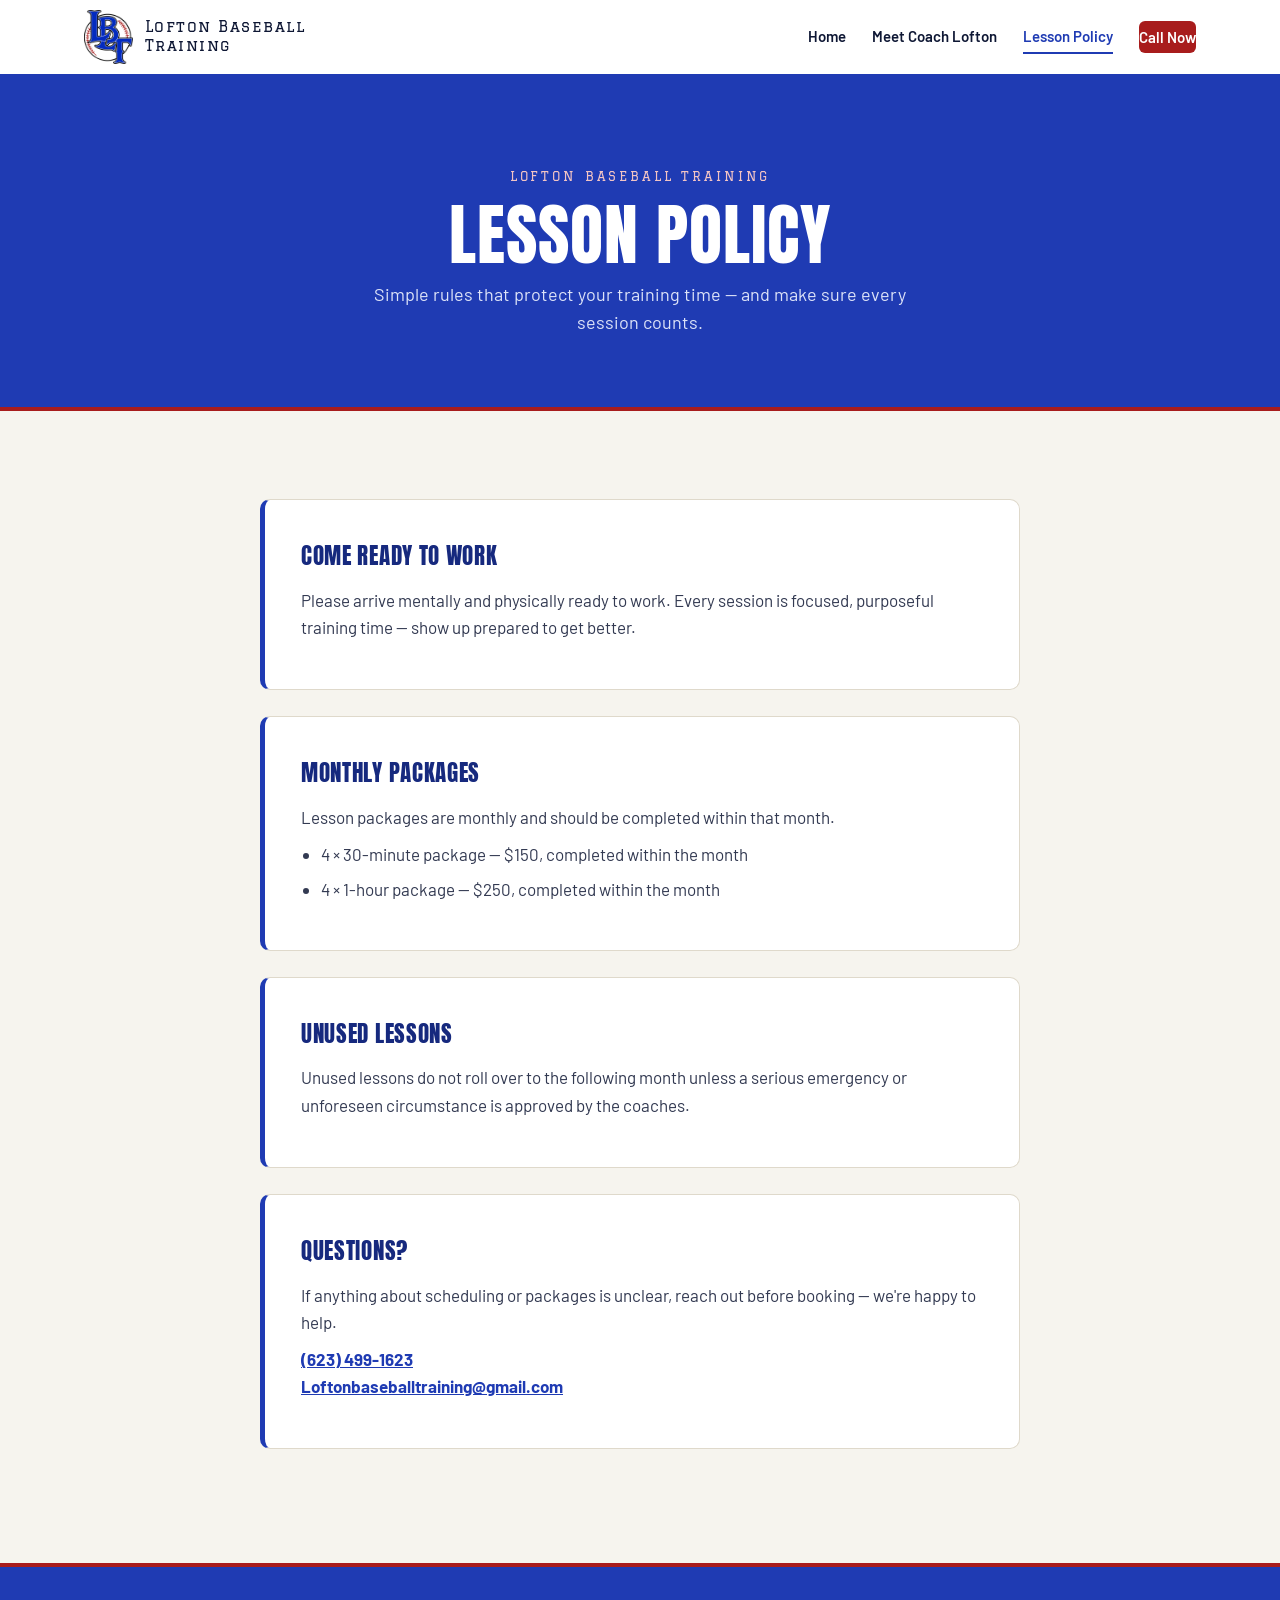
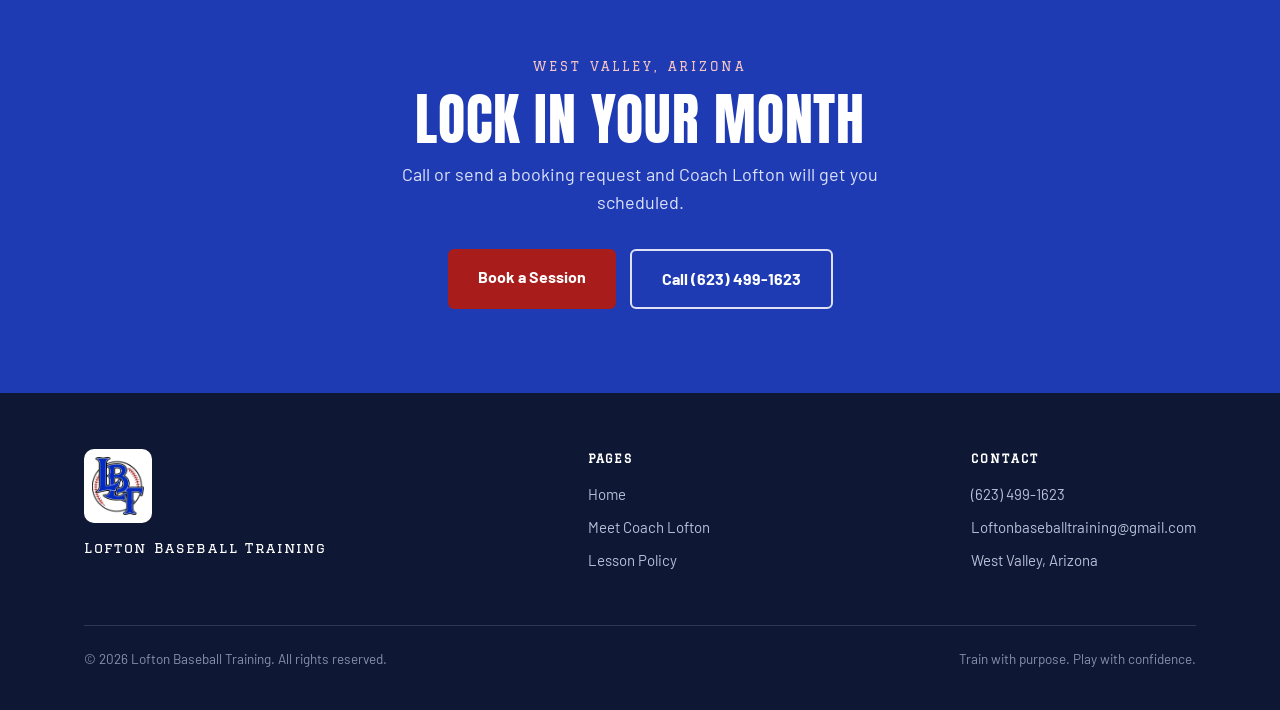
==== lesson-policy.html @ 00c6a6cc "Launch Lofton Baseball Training site" ====
<!DOCTYPE html>
<html lang="en">
<head>
<meta charset="UTF-8">
<meta name="viewport" content="width=device-width, initial-scale=1.0">
<title>Lesson Policy | Lofton Baseball Training</title>
<meta name="description" content="Lesson policies and terms for Lofton Baseball Training — monthly packages, scheduling, and what to expect at every session.">
<link rel="icon" type="image/png" href="images/lbt-logo.png">
<link rel="preconnect" href="https://fonts.googleapis.com">
<link rel="preconnect" href="https://fonts.gstatic.com" crossorigin>
<link href="https://fonts.googleapis.com/css2?family=Anton&family=Graduate&family=Barlow:wght@400;500;600;700&display=swap" rel="stylesheet">
<link rel="stylesheet" href="styles.css">
</head>
<body>

<header class="site-header">
  <div class="header-inner">
    <a class="logo-link" href="index.html" aria-label="Lofton Baseball Training — home">
      <img src="images/lbt-logo.png" alt="LBT — Lofton Baseball Training logo">
      <span class="logo-word">Lofton Baseball<br>Training</span>
    </a>
    <button class="nav-toggle" aria-expanded="false" aria-controls="nav" onclick="const n=document.getElementById('nav');const o=n.classList.toggle('open');this.setAttribute('aria-expanded',o);">Menu</button>
    <nav class="main-nav" id="nav" aria-label="Main">
      <a href="index.html">Home</a>
      <a href="meet-coach-lofton.html">Meet Coach Lofton</a>
      <a href="lesson-policy.html" class="active">Lesson Policy</a>
      <a class="btn-call" href="tel:+16234991623">Call Now</a>
    </nav>
  </div>
</header>

<!-- POLICY HERO -->
<section class="policy-hero">
  <div class="wrap">
    <span class="eyebrow on-dark">Lofton Baseball Training</span>
    <h1 class="display">Lesson Policy</h1>
    <p>Simple rules that protect your training time — and make sure every session counts.</p>
  </div>
</section>

<!-- POLICY BODY -->
<section class="section">
  <div class="wrap">
    <div class="policy-body">

      <div class="policy-card">
        <h2>Come Ready to Work</h2>
        <p>Please arrive mentally and physically ready to work. Every session is focused, purposeful training time — show up prepared to get better.</p>
      </div>

      <div class="policy-card">
        <h2>Monthly Packages</h2>
        <p>Lesson packages are monthly and should be completed within that month.</p>
        <ul>
          <li>4 × 30-minute package — $150, completed within the month</li>
          <li>4 × 1-hour package — $250, completed within the month</li>
        </ul>
      </div>

      <div class="policy-card">
        <h2>Unused Lessons</h2>
        <p>Unused lessons do not roll over to the following month unless a serious emergency or unforeseen circumstance is approved by the coaches.</p>
      </div>

      <div class="policy-card">
        <h2>Questions?</h2>
        <p>If anything about scheduling or packages is unclear, reach out before booking — we're happy to help.</p>
        <p><a href="tel:+16234991623" style="color:var(--royal);font-weight:700;">(623) 499-1623</a><br>
        <a href="mailto:Loftonbaseballtraining@gmail.com" style="color:var(--royal);font-weight:700;">Loftonbaseballtraining@gmail.com</a></p>
      </div>

    </div>
  </div>
</section>

<!-- CTA -->
<section class="cta-band">
  <div class="wrap">
    <span class="eyebrow on-dark">West Valley, Arizona</span>
    <h2 class="display">Lock in your month</h2>
    <p>Call or send a booking request and Coach Lofton will get you scheduled.</p>
    <div class="btn-group">
      <a class="btn btn-red" href="mailto:Loftonbaseballtraining@gmail.com?subject=Book%20a%20Session%20%E2%80%94%20Lofton%20Baseball%20Training">Book a Session</a>
      <a class="btn btn-outline-light" href="tel:+16234991623">Call (623) 499-1623</a>
    </div>
  </div>
</section>

<footer class="site-footer">
  <div class="wrap">
    <div class="footer-grid">
      <div class="footer-brand">
        <img src="images/lbt-logo.png" alt="LBT logo">
        <div class="fw">Lofton Baseball Training</div>
      </div>
      <div class="footer-col">
        <h4>Pages</h4>
        <a href="index.html">Home</a>
        <a href="meet-coach-lofton.html">Meet Coach Lofton</a>
        <a href="lesson-policy.html">Lesson Policy</a>
      </div>
      <div class="footer-col">
        <h4>Contact</h4>
        <a href="tel:+16234991623">(623) 499-1623</a>
        <a href="mailto:Loftonbaseballtraining@gmail.com">Loftonbaseballtraining@gmail.com</a>
        <span style="display:block;">West Valley, Arizona</span>
      </div>
    </div>
    <div class="footer-bottom">
      <span>© 2026 Lofton Baseball Training. All rights reserved.</span>
      <span>Train with purpose. Play with confidence.</span>
    </div>
  </div>
</footer>

</body>
</html>
---- styles.css ----
/* ============================================================
   LOFTON BASEBALL TRAINING — shared styles
   Palette: chalk white / royal blue / seam red / navy ink
   Type: Anton (display) · Graduate (varsity labels) · Barlow (body)
   ============================================================ */

:root{
  --chalk:#F6F4EE;
  --white:#FFFFFF;
  --royal:#1F3BB3;
  --royal-deep:#16297E;
  --ink:#0E1734;
  --stitch:#A81C1C;
  --line:#DFD9CB;
  --muted:#5B6178;
  --max:1160px;
}

*{margin:0;padding:0;box-sizing:border-box;}
html{scroll-behavior:smooth;}
body{
  font-family:'Barlow',system-ui,sans-serif;
  background:var(--chalk);
  color:var(--ink);
  line-height:1.6;
  font-size:17px;
  -webkit-font-smoothing:antialiased;
}
img{display:block;max-width:100%;}
a{color:inherit;}

.wrap{max-width:var(--max);margin:0 auto;padding:0 24px;}

/* ---------- type roles ---------- */
.display{
  font-family:'Anton',sans-serif;
  font-weight:400;
  text-transform:uppercase;
  letter-spacing:.015em;
  line-height:1.02;
}
.eyebrow{
  font-family:'Graduate',serif;
  font-size:13px;
  letter-spacing:.22em;
  text-transform:uppercase;
  color:var(--stitch);
}
.eyebrow.on-dark{color:#F2C4C4;}

/* ---------- header ---------- */
.site-header{
  position:sticky;top:0;z-index:50;
  background:var(--white);
  border-bottom:3px solid var(--royal);
}
.header-inner{
  max-width:var(--max);margin:0 auto;padding:10px 24px;
  display:flex;align-items:center;gap:20px;
}
.logo-link{display:flex;align-items:center;gap:12px;text-decoration:none;}
.logo-link img{height:54px;width:auto;}
.logo-word{
  font-family:'Graduate',serif;font-size:15px;letter-spacing:.1em;
  color:var(--ink);line-height:1.25;
}
.main-nav{margin-left:auto;display:flex;align-items:center;gap:26px;}
.main-nav a{
  text-decoration:none;font-weight:600;font-size:15px;color:var(--ink);
  padding:4px 0;border-bottom:2px solid transparent;
}
.main-nav a:hover{border-bottom-color:var(--stitch);}
.main-nav a.active{border-bottom-color:var(--royal);color:var(--royal);}
.btn-call{
  background:var(--stitch);color:#fff !important;
  padding:10px 18px;border-radius:6px;border-bottom:none !important;
  font-weight:700;white-space:nowrap;
}
.btn-call:hover{background:#8C1414;}

/* mobile nav */
.nav-toggle{display:none;margin-left:auto;background:none;border:2px solid var(--ink);
  border-radius:6px;padding:8px 12px;font-family:'Graduate',serif;font-size:12px;
  letter-spacing:.12em;cursor:pointer;color:var(--ink);}
@media (max-width:820px){
  .nav-toggle{display:block;}
  .main-nav{
    display:none;position:absolute;top:100%;left:0;right:0;
    background:var(--white);border-bottom:3px solid var(--royal);
    flex-direction:column;align-items:flex-start;padding:18px 24px;gap:16px;
  }
  .main-nav.open{display:flex;}
  .logo-link img{height:46px;}
  .logo-word{font-size:13px;}
}

/* ---------- buttons ---------- */
.btn{
  display:inline-block;text-decoration:none;font-weight:700;font-size:16px;
  padding:15px 30px;border-radius:6px;transition:transform .12s ease, background .15s ease;
}
.btn:active{transform:translateY(1px);}
.btn-primary{background:var(--royal);color:#fff;}
.btn-primary:hover{background:var(--royal-deep);}
.btn-outline-light{border:2px solid rgba(255,255,255,.85);color:#fff;}
.btn-outline-light:hover{background:rgba(255,255,255,.14);}
.btn-red{background:var(--stitch);color:#fff;}
.btn-red:hover{background:#8C1414;}
.btn-group{display:flex;gap:14px;flex-wrap:wrap;}

/* ---------- seam divider (signature) ---------- */
.seam{display:block;margin:0 auto;width:190px;height:26px;}

/* ---------- hero ---------- */
.hero{
  position:relative;color:#fff;overflow:hidden;
  display:flex;align-items:center;
  min-height:82vh;
}
.hero-bg{position:absolute;inset:0;width:100%;height:100%;object-fit:cover;object-position:center 30%;}
.hero-shade{
  position:absolute;inset:0;
  background:linear-gradient(100deg, rgba(11,18,48,.92) 0%, rgba(15,26,73,.78) 42%, rgba(15,26,73,.30) 100%);
}
.hero-content{position:relative;max-width:var(--max);margin:0 auto;padding:96px 24px;width:100%;}
.hero h1{font-size:clamp(44px,7.2vw,86px);margin:14px 0 6px;}
.hero h1 .accent{color:#F0B429;}
.hero .sub{font-size:clamp(17px,2vw,21px);max-width:560px;color:#E7EAF6;margin-bottom:30px;font-weight:500;}
@media (max-width:640px){
  .hero{min-height:70vh;}
  .hero-content{padding:72px 24px;}
}

/* ---------- scoreboard credibility strip ---------- */
.scoreboard{background:var(--royal);color:#fff;border-top:4px solid var(--stitch);}
.scoreboard-inner{
  max-width:var(--max);margin:0 auto;padding:22px 24px;
  display:flex;flex-wrap:wrap;justify-content:center;gap:14px 0;
}
.score-item{
  flex:1 1 160px;text-align:center;padding:0 18px;
  border-right:1px solid rgba(255,255,255,.25);
}
.score-item:last-child{border-right:none;}
.score-item .num{font-family:'Anton',sans-serif;font-size:26px;letter-spacing:.02em;line-height:1.1;}
.score-item .lbl{font-family:'Graduate',serif;font-size:10.5px;letter-spacing:.14em;color:#C7D0F2;margin-top:4px;text-transform:uppercase;}
@media (max-width:820px){
  .score-item{flex:1 1 45%;border-right:none;padding:8px 10px;}
}

/* ---------- sections ---------- */
.section{padding:88px 0;}
.section.tight{padding:64px 0;}
.section-head{text-align:center;max-width:680px;margin:0 auto 52px;}
.section-head h2{font-size:clamp(32px,4.4vw,50px);margin:12px 0 14px;}
.section-head p{color:var(--muted);font-size:18px;}

/* ---------- training cards ---------- */
.train-grid{display:grid;grid-template-columns:repeat(4,1fr);gap:22px;}
.train-card{
  background:var(--white);border:1px solid var(--line);border-radius:10px;
  padding:30px 26px;border-top:5px solid var(--royal);
}
.train-card h3{font-family:'Anton',sans-serif;font-weight:400;text-transform:uppercase;
  letter-spacing:.03em;font-size:21px;margin-bottom:10px;color:var(--royal-deep);}
.train-card p{color:var(--muted);font-size:15.5px;}
@media (max-width:960px){.train-grid{grid-template-columns:repeat(2,1fr);}}
@media (max-width:560px){.train-grid{grid-template-columns:1fr;}}

/* ---------- pricing ---------- */
.price-grid{display:grid;grid-template-columns:repeat(4,1fr);gap:22px;align-items:stretch;}
.price-card{
  background:var(--white);border:1px solid var(--line);border-radius:10px;
  padding:34px 26px 30px;text-align:center;position:relative;
  display:flex;flex-direction:column;
}
.price-card.best{border:2px solid var(--stitch);box-shadow:0 10px 34px rgba(168,28,28,.13);}
.best-tag{
  position:absolute;top:-14px;left:50%;transform:translateX(-50%);
  background:var(--stitch);color:#fff;font-family:'Graduate',serif;
  font-size:11px;letter-spacing:.16em;padding:6px 14px;border-radius:4px;white-space:nowrap;
}
.price-card .plan{font-family:'Graduate',serif;font-size:13px;letter-spacing:.14em;color:var(--muted);text-transform:uppercase;}
.price-card .amount{font-family:'Anton',sans-serif;font-size:52px;color:var(--ink);margin:14px 0 2px;line-height:1;}
.price-card .per{color:var(--muted);font-size:14.5px;margin-bottom:16px;}
.price-card .save{color:var(--stitch);font-weight:700;font-size:14.5px;margin-bottom:18px;min-height:22px;}
.price-card .btn{margin-top:auto;}
.price-note{text-align:center;color:var(--muted);font-size:15px;margin-top:30px;}
.price-note a{color:var(--royal);font-weight:600;}
@media (max-width:960px){.price-grid{grid-template-columns:repeat(2,1fr);}}
@media (max-width:560px){.price-grid{grid-template-columns:1fr;}}

/* ---------- quote block ---------- */
.quote-band{background:var(--ink);color:#fff;text-align:center;padding:96px 0;}
.quote-band blockquote{
  font-family:'Anton',sans-serif;text-transform:uppercase;
  font-size:clamp(28px,4.6vw,52px);line-height:1.15;max-width:880px;margin:22px auto 26px;
}
.quote-band blockquote .accent{color:#F0B429;}
.quote-band cite{
  font-family:'Graduate',serif;font-style:normal;font-size:14px;letter-spacing:.18em;color:#AEB8DC;
}
.quote-band .more{margin-top:34px;}

/* ---------- CTA band ---------- */
.cta-band{background:var(--royal);color:#fff;text-align:center;padding:84px 0;border-top:4px solid var(--stitch);}
.cta-band h2{font-size:clamp(34px,5vw,56px);margin:12px 0 12px;}
.cta-band p{color:#DDE3F8;font-size:18px;max-width:560px;margin:0 auto 32px;}
.cta-band .btn-group{justify-content:center;}

/* ---------- footer ---------- */
.site-footer{background:var(--ink);color:#B9C0D8;padding:56px 0 40px;font-size:15px;}
.footer-grid{display:flex;flex-wrap:wrap;gap:40px;justify-content:space-between;align-items:flex-start;}
.footer-brand img{height:74px;margin-bottom:14px;background:#fff;border-radius:10px;padding:8px;}
.footer-brand .fw{font-family:'Graduate',serif;color:#fff;font-size:14px;letter-spacing:.12em;}
.footer-col h4{font-family:'Graduate',serif;font-size:12px;letter-spacing:.16em;color:#fff;margin-bottom:14px;text-transform:uppercase;}
.footer-col a{display:block;color:#B9C0D8;text-decoration:none;margin-bottom:9px;}
.footer-col a:hover{color:#fff;}
.footer-bottom{border-top:1px solid rgba(255,255,255,.14);margin-top:44px;padding-top:22px;
  display:flex;flex-wrap:wrap;gap:10px;justify-content:space-between;font-size:13.5px;color:#8890AC;}

/* ---------- meet coach page ---------- */
.coach-hero{background:var(--ink);color:#fff;overflow:hidden;}
.coach-hero-grid{
  max-width:var(--max);margin:0 auto;padding:0 24px;
  display:grid;grid-template-columns:1.05fr .95fr;gap:40px;align-items:stretch;
}
.coach-hero-text{padding:90px 0;align-self:center;}
.coach-hero-text h1{font-size:clamp(46px,6.4vw,84px);margin:14px 0 18px;}
.coach-hero-text .sub{color:#D7DCEF;font-size:19px;max-width:480px;margin-bottom:30px;}
.coach-hero-photo{position:relative;min-height:520px;}
.coach-hero-photo img{
  position:absolute;inset:0;width:100%;height:100%;object-fit:cover;object-position:center 22%;
}
.coach-hero-photo::after{
  content:"";position:absolute;inset:0;
  background:linear-gradient(90deg, var(--ink) 0%, rgba(14,23,52,0) 26%);
}
@media (max-width:880px){
  .coach-hero-grid{grid-template-columns:1fr;gap:0;padding:0;}
  .coach-hero-text{padding:64px 24px 40px;}
  .coach-hero-photo{min-height:440px;}
  .coach-hero-photo::after{background:linear-gradient(180deg, var(--ink) 0%, rgba(14,23,52,0) 22%);}
}

/* career timeline — scorecard */
.timeline{max-width:820px;margin:0 auto;}
.inning{
  display:grid;grid-template-columns:120px 1fr;gap:26px;
  padding:30px 0;border-bottom:1px dashed var(--line);
}
.inning:last-child{border-bottom:none;}
.inning .yr{
  font-family:'Anton',sans-serif;font-size:27px;color:var(--royal);
  line-height:1.15;text-transform:uppercase;
}
.inning h3{font-size:20px;font-weight:700;margin-bottom:6px;}
.inning p{color:var(--muted);font-size:16px;}
@media (max-width:600px){
  .inning{grid-template-columns:1fr;gap:6px;padding:24px 0;}
}

/* championship split */
.champ-grid{
  display:grid;grid-template-columns:.9fr 1.1fr;gap:56px;align-items:center;
}
.champ-grid .poster{
  border-radius:10px;overflow:hidden;box-shadow:0 18px 50px rgba(14,23,52,.22);
}
.champ-grid h2{font-size:clamp(30px,4vw,46px);margin:12px 0 16px;}
.champ-grid p{color:var(--muted);margin-bottom:14px;}
@media (max-width:880px){
  .champ-grid{grid-template-columns:1fr;gap:34px;}
  .champ-grid .poster{max-width:440px;margin:0 auto;}
}

/* philosophy long-form */
.philosophy{max-width:760px;margin:0 auto;}
.philosophy p{margin-bottom:18px;font-size:17.5px;}
.philosophy .lead{font-size:20px;font-weight:600;color:var(--ink);}

/* ---------- policy page ---------- */
.policy-hero{background:var(--royal);color:#fff;text-align:center;padding:84px 0 70px;border-bottom:4px solid var(--stitch);}
.policy-hero h1{font-size:clamp(40px,6vw,68px);margin:12px 0 10px;}
.policy-hero p{color:#DDE3F8;font-size:18px;max-width:540px;margin:0 auto;}
.policy-body{max-width:760px;margin:0 auto;}
.policy-card{
  background:var(--white);border:1px solid var(--line);border-radius:10px;
  padding:38px 36px;margin-bottom:26px;border-left:5px solid var(--royal);
}
.policy-card h2{font-family:'Anton',sans-serif;font-weight:400;text-transform:uppercase;
  font-size:23px;letter-spacing:.03em;color:var(--royal-deep);margin-bottom:12px;}
.policy-card p{color:#333A52;margin-bottom:10px;}
.policy-card ul{margin:8px 0 4px 20px;color:#333A52;}
.policy-card li{margin-bottom:8px;}
@media (max-width:560px){.policy-card{padding:28px 22px;}}

/* accessibility + motion */
a:focus-visible,button:focus-visible{outline:3px solid var(--stitch);outline-offset:2px;}
@media (prefers-reduced-motion:reduce){
  html{scroll-behavior:auto;}
  .btn{transition:none;}
}
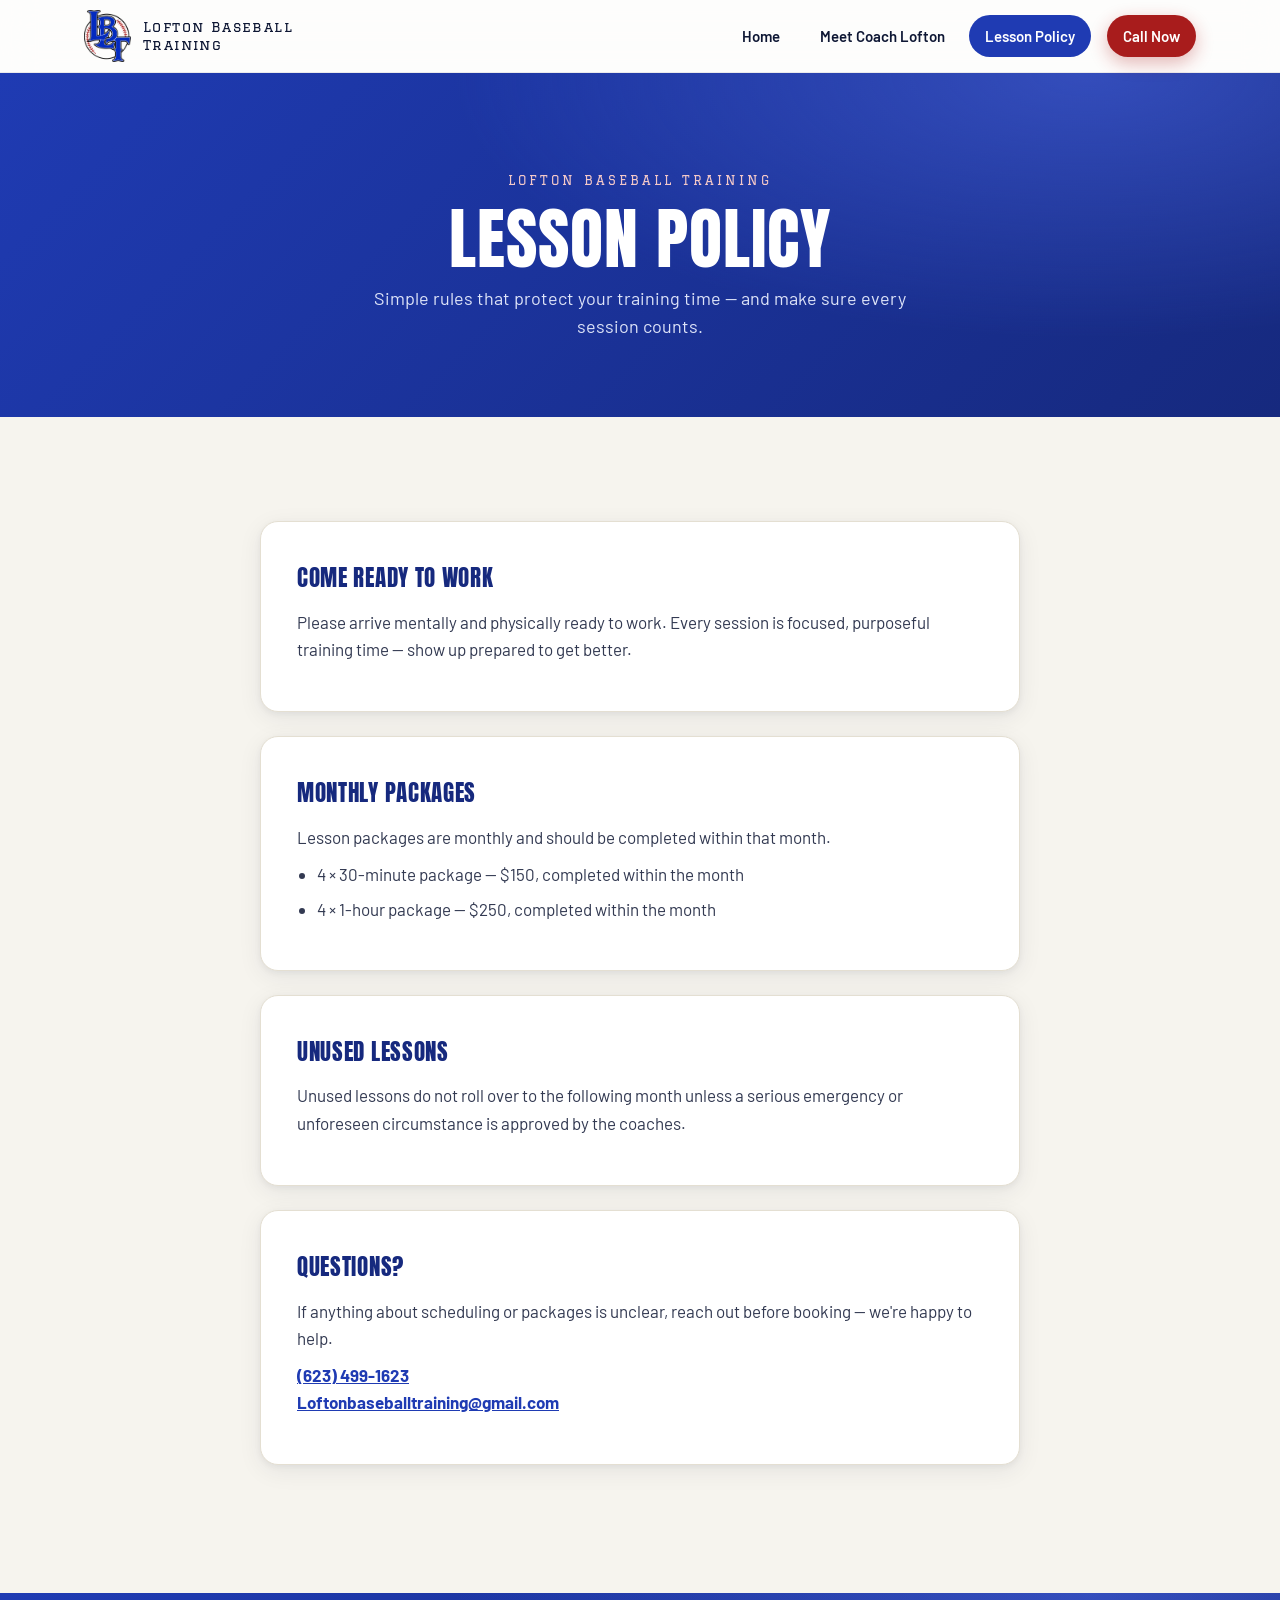
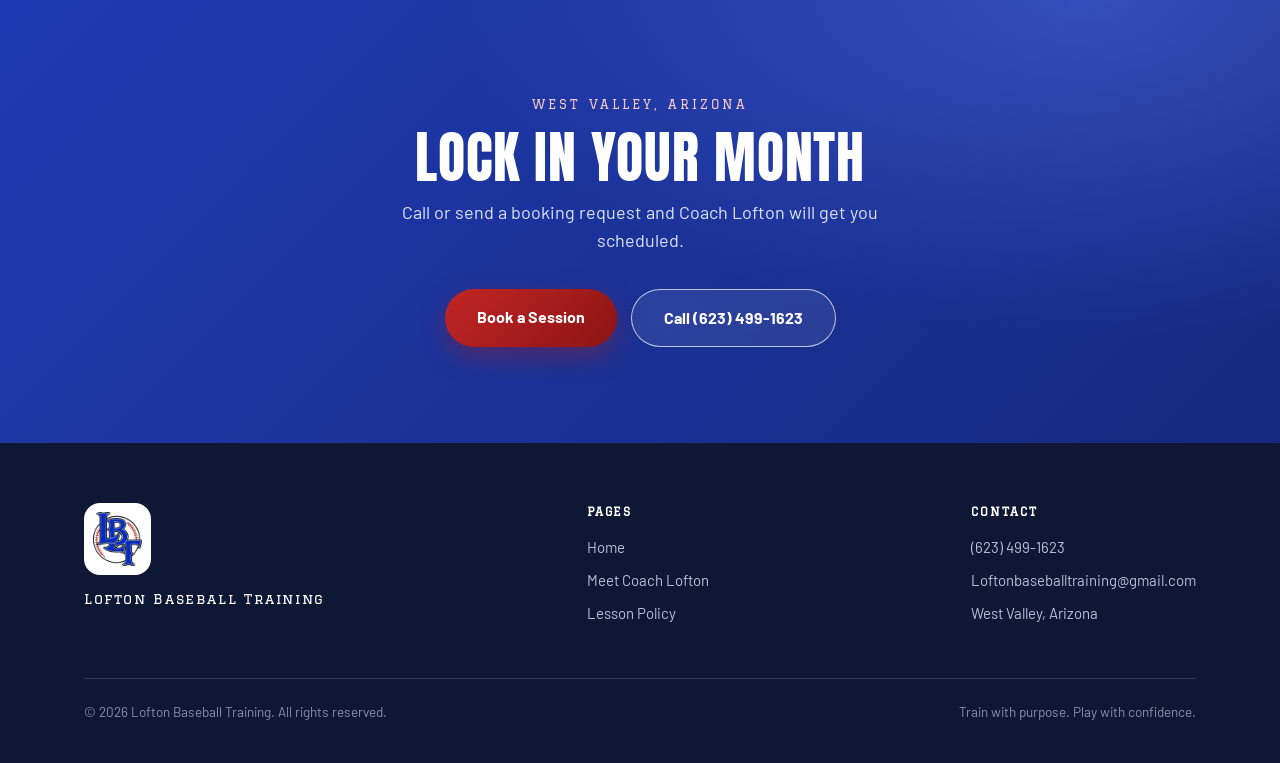
==== commit df92faf9: "Modern v2: poster hero, floating tiles, glass UI" ====
--- a/lesson-policy.html
+++ b/lesson-policy.html
@@ -43,12 +43,12 @@
   <div class="wrap">
     <div class="policy-body">
 
-      <div class="policy-card">
+      <div class="policy-card reveal">
         <h2>Come Ready to Work</h2>
         <p>Please arrive mentally and physically ready to work. Every session is focused, purposeful training time — show up prepared to get better.</p>
       </div>
 
-      <div class="policy-card">
+      <div class="policy-card reveal">
         <h2>Monthly Packages</h2>
         <p>Lesson packages are monthly and should be completed within that month.</p>
         <ul>
@@ -57,12 +57,12 @@
         </ul>
       </div>
 
-      <div class="policy-card">
+      <div class="policy-card reveal">
         <h2>Unused Lessons</h2>
         <p>Unused lessons do not roll over to the following month unless a serious emergency or unforeseen circumstance is approved by the coaches.</p>
       </div>
 
-      <div class="policy-card">
+      <div class="policy-card reveal">
         <h2>Questions?</h2>
         <p>If anything about scheduling or packages is unclear, reach out before booking — we're happy to help.</p>
         <p><a href="tel:+16234991623" style="color:var(--royal);font-weight:700;">(623) 499-1623</a><br>
@@ -113,5 +113,18 @@
   </div>
 </footer>
 
+
+<script>
+(function(){
+  var els=document.querySelectorAll('.reveal');
+  if(!('IntersectionObserver' in window)||window.matchMedia('(prefers-reduced-motion: reduce)').matches){
+    els.forEach(function(e){e.classList.add('in');});return;
+  }
+  var io=new IntersectionObserver(function(entries){
+    entries.forEach(function(en){if(en.isIntersecting){en.target.classList.add('in');io.unobserve(en.target);}});
+  },{threshold:.15});
+  els.forEach(function(e){io.observe(e);});
+})();
+</script>
 </body>
 </html>
--- a/styles.css
+++ b/styles.css
@@ -1,5 +1,5 @@
 /* ============================================================
-   LOFTON BASEBALL TRAINING — shared styles
+   LOFTON BASEBALL TRAINING — shared styles (v2 modern)
    Palette: chalk white / royal blue / seam red / navy ink
    Type: Anton (display) · Graduate (varsity labels) · Barlow (body)
    ============================================================ */
@@ -11,9 +11,13 @@
   --royal-deep:#16297E;
   --ink:#0E1734;
   --stitch:#A81C1C;
-  --line:#DFD9CB;
+  --gold:#F0B429;
+  --line:#E4DFD2;
   --muted:#5B6178;
   --max:1160px;
+  --r:18px;
+  --shadow-soft:0 6px 24px rgba(14,23,52,.07), 0 2px 6px rgba(14,23,52,.05);
+  --shadow-lift:0 22px 48px rgba(14,23,52,.16), 0 6px 16px rgba(14,23,52,.08);
 }
 
 *{margin:0;padding:0;box-sizing:border-box;}
@@ -28,139 +32,184 @@
 }
 img{display:block;max-width:100%;}
 a{color:inherit;}
-
 .wrap{max-width:var(--max);margin:0 auto;padding:0 24px;}
 
 /* ---------- type roles ---------- */
 .display{
-  font-family:'Anton',sans-serif;
-  font-weight:400;
-  text-transform:uppercase;
-  letter-spacing:.015em;
-  line-height:1.02;
+  font-family:'Anton',sans-serif;font-weight:400;text-transform:uppercase;
+  letter-spacing:.015em;line-height:1.02;
 }
 .eyebrow{
-  font-family:'Graduate',serif;
-  font-size:13px;
-  letter-spacing:.22em;
-  text-transform:uppercase;
-  color:var(--stitch);
-}
-.eyebrow.on-dark{color:#F2C4C4;}
-
-/* ---------- header ---------- */
+  font-family:'Graduate',serif;font-size:12.5px;letter-spacing:.24em;
+  text-transform:uppercase;color:var(--stitch);
+}
+.eyebrow.on-dark{color:#F3C8C8;}
+
+/* ---------- glass header ---------- */
 .site-header{
-  position:sticky;top:0;z-index:50;
-  background:var(--white);
-  border-bottom:3px solid var(--royal);
+  position:sticky;top:0;z-index:60;
+  background:rgba(255,255,255,.8);
+  -webkit-backdrop-filter:blur(16px);backdrop-filter:blur(16px);
+  border-bottom:1px solid rgba(14,23,52,.08);
 }
 .header-inner{
   max-width:var(--max);margin:0 auto;padding:10px 24px;
   display:flex;align-items:center;gap:20px;
 }
 .logo-link{display:flex;align-items:center;gap:12px;text-decoration:none;}
-.logo-link img{height:54px;width:auto;}
-.logo-word{
-  font-family:'Graduate',serif;font-size:15px;letter-spacing:.1em;
-  color:var(--ink);line-height:1.25;
-}
-.main-nav{margin-left:auto;display:flex;align-items:center;gap:26px;}
+.logo-link img{height:52px;width:auto;transition:transform .25s ease;}
+.logo-link:hover img{transform:rotate(-4deg) scale(1.05);}
+.logo-word{font-family:'Graduate',serif;font-size:14px;letter-spacing:.1em;color:var(--ink);line-height:1.3;}
+.main-nav{margin-left:auto;display:flex;align-items:center;gap:8px;}
 .main-nav a{
   text-decoration:none;font-weight:600;font-size:15px;color:var(--ink);
-  padding:4px 0;border-bottom:2px solid transparent;
-}
-.main-nav a:hover{border-bottom-color:var(--stitch);}
-.main-nav a.active{border-bottom-color:var(--royal);color:var(--royal);}
+  padding:9px 16px;border-radius:999px;transition:background .18s ease,color .18s ease;
+}
+.main-nav a:hover{background:rgba(31,59,179,.08);}
+.main-nav a.active{background:var(--royal);color:#fff;}
 .btn-call{
-  background:var(--stitch);color:#fff !important;
-  padding:10px 18px;border-radius:6px;border-bottom:none !important;
-  font-weight:700;white-space:nowrap;
-}
-.btn-call:hover{background:#8C1414;}
-
-/* mobile nav */
-.nav-toggle{display:none;margin-left:auto;background:none;border:2px solid var(--ink);
-  border-radius:6px;padding:8px 12px;font-family:'Graduate',serif;font-size:12px;
-  letter-spacing:.12em;cursor:pointer;color:var(--ink);}
-@media (max-width:820px){
+  background:var(--stitch);color:#fff !important;margin-left:8px;
+  padding:10px 20px;border-radius:999px;font-weight:700;white-space:nowrap;
+  box-shadow:0 6px 18px rgba(168,28,28,.32);
+}
+.btn-call:hover{background:#8C1414 !important;}
+
+.nav-toggle{display:none;margin-left:auto;background:rgba(255,255,255,.7);
+  border:1.5px solid rgba(14,23,52,.2);border-radius:999px;padding:9px 16px;
+  font-family:'Graduate',serif;font-size:11.5px;letter-spacing:.12em;cursor:pointer;color:var(--ink);}
+@media (max-width:860px){
   .nav-toggle{display:block;}
   .main-nav{
-    display:none;position:absolute;top:100%;left:0;right:0;
-    background:var(--white);border-bottom:3px solid var(--royal);
-    flex-direction:column;align-items:flex-start;padding:18px 24px;gap:16px;
+    display:none;position:absolute;top:100%;left:12px;right:12px;
+    background:rgba(255,255,255,.96);-webkit-backdrop-filter:blur(18px);backdrop-filter:blur(18px);
+    border:1px solid rgba(14,23,52,.08);border-radius:20px;
+    box-shadow:var(--shadow-lift);
+    flex-direction:column;align-items:stretch;padding:14px;gap:6px;
   }
   .main-nav.open{display:flex;}
-  .logo-link img{height:46px;}
-  .logo-word{font-size:13px;}
+  .main-nav a{padding:13px 16px;}
+  .btn-call{margin-left:0;text-align:center;}
+  .logo-link img{height:44px;}
+  .logo-word{font-size:12.5px;}
 }
 
 /* ---------- buttons ---------- */
 .btn{
   display:inline-block;text-decoration:none;font-weight:700;font-size:16px;
-  padding:15px 30px;border-radius:6px;transition:transform .12s ease, background .15s ease;
-}
-.btn:active{transform:translateY(1px);}
-.btn-primary{background:var(--royal);color:#fff;}
-.btn-primary:hover{background:var(--royal-deep);}
-.btn-outline-light{border:2px solid rgba(255,255,255,.85);color:#fff;}
-.btn-outline-light:hover{background:rgba(255,255,255,.14);}
-.btn-red{background:var(--stitch);color:#fff;}
-.btn-red:hover{background:#8C1414;}
+  padding:15px 32px;border-radius:999px;
+  transition:transform .16s ease, box-shadow .16s ease, background .16s ease;
+}
+.btn:hover{transform:translateY(-2px);}
+.btn:active{transform:translateY(0);}
+.btn-primary{background:linear-gradient(135deg,#2748D6,var(--royal-deep));color:#fff;box-shadow:0 10px 26px rgba(31,59,179,.35);}
+.btn-outline-light{border:1.5px solid rgba(255,255,255,.7);color:#fff;-webkit-backdrop-filter:blur(6px);backdrop-filter:blur(6px);background:rgba(255,255,255,.08);}
+.btn-outline-light:hover{background:rgba(255,255,255,.18);}
+.btn-red{background:linear-gradient(135deg,#C22525,#8C1414);color:#fff;box-shadow:0 10px 26px rgba(168,28,28,.38);}
 .btn-group{display:flex;gap:14px;flex-wrap:wrap;}
 
-/* ---------- seam divider (signature) ---------- */
+/* ---------- seam divider ---------- */
 .seam{display:block;margin:0 auto;width:190px;height:26px;}
 
-/* ---------- hero ---------- */
+/* ---------- HERO (poster background) ---------- */
 .hero{
   position:relative;color:#fff;overflow:hidden;
-  display:flex;align-items:center;
-  min-height:82vh;
-}
-.hero-bg{position:absolute;inset:0;width:100%;height:100%;object-fit:cover;object-position:center 30%;}
+  display:flex;align-items:center;min-height:94vh;
+}
+.hero-bg{
+  position:absolute;inset:0;width:100%;height:100%;
+  object-fit:cover;object-position:center 20%;
+  transform:scale(1.06);
+  animation:heroDrift 18s ease-in-out infinite alternate;
+}
+@keyframes heroDrift{
+  from{transform:scale(1.06) translateY(0);}
+  to{transform:scale(1.12) translateY(-16px);}
+}
 .hero-shade{
   position:absolute;inset:0;
-  background:linear-gradient(100deg, rgba(11,18,48,.92) 0%, rgba(15,26,73,.78) 42%, rgba(15,26,73,.30) 100%);
-}
-.hero-content{position:relative;max-width:var(--max);margin:0 auto;padding:96px 24px;width:100%;}
-.hero h1{font-size:clamp(44px,7.2vw,86px);margin:14px 0 6px;}
-.hero h1 .accent{color:#F0B429;}
-.hero .sub{font-size:clamp(17px,2vw,21px);max-width:560px;color:#E7EAF6;margin-bottom:30px;font-weight:500;}
+  background:
+    radial-gradient(120% 90% at 15% 30%, rgba(10,16,44,.94) 0%, rgba(13,22,62,.82) 45%, rgba(13,22,62,.42) 100%),
+    linear-gradient(0deg, rgba(10,16,44,.88) 0%, rgba(10,16,44,.5) 26%, rgba(10,16,44,0) 55%);
+}
+.hero-content{position:relative;max-width:var(--max);margin:0 auto;padding:120px 24px 170px;width:100%;}
+.hero .champ-chip{
+  display:inline-flex;align-items:center;gap:10px;
+  background:rgba(255,255,255,.1);border:1px solid rgba(255,255,255,.25);
+  -webkit-backdrop-filter:blur(10px);backdrop-filter:blur(10px);
+  padding:9px 18px;border-radius:999px;margin-bottom:22px;
+  font-weight:600;font-size:14px;color:#EDEFF9;
+}
+.hero .champ-chip .dot{width:8px;height:8px;border-radius:50%;background:var(--gold);box-shadow:0 0 12px var(--gold);}
+.hero h1{font-size:clamp(46px,7.4vw,92px);margin:6px 0 10px;text-shadow:0 4px 30px rgba(0,0,0,.35);}
+.hero h1 .accent{color:var(--gold);}
+.hero .sub{font-size:clamp(17px,2vw,21px);max-width:560px;color:#DDE2F4;margin-bottom:34px;font-weight:500;}
+
+/* floating chips inside hero (desktop) */
+.hero-float{
+  position:absolute;right:6%;display:none;
+  background:rgba(255,255,255,.1);border:1px solid rgba(255,255,255,.22);
+  -webkit-backdrop-filter:blur(12px);backdrop-filter:blur(12px);
+  border-radius:16px;padding:14px 22px;text-align:center;color:#fff;
+  box-shadow:0 16px 40px rgba(0,0,0,.3);
+  animation:floaty 6s ease-in-out infinite;
+}
+.hero-float .n{font-family:'Anton',sans-serif;font-size:24px;letter-spacing:.02em;}
+.hero-float .l{font-family:'Graduate',serif;font-size:9.5px;letter-spacing:.16em;color:#C9D1F0;margin-top:3px;text-transform:uppercase;}
+.hero-float.f1{top:24%;}
+.hero-float.f2{top:48%;right:14%;animation-delay:-3s;}
+@keyframes floaty{
+  0%,100%{transform:translateY(0);}
+  50%{transform:translateY(-14px);}
+}
+@media (min-width:1024px){.hero-float{display:block;}}
 @media (max-width:640px){
-  .hero{min-height:70vh;}
-  .hero-content{padding:72px 24px;}
-}
-
-/* ---------- scoreboard credibility strip ---------- */
-.scoreboard{background:var(--royal);color:#fff;border-top:4px solid var(--stitch);}
-.scoreboard-inner{
-  max-width:var(--max);margin:0 auto;padding:22px 24px;
-  display:flex;flex-wrap:wrap;justify-content:center;gap:14px 0;
-}
-.score-item{
-  flex:1 1 160px;text-align:center;padding:0 18px;
-  border-right:1px solid rgba(255,255,255,.25);
-}
-.score-item:last-child{border-right:none;}
-.score-item .num{font-family:'Anton',sans-serif;font-size:26px;letter-spacing:.02em;line-height:1.1;}
-.score-item .lbl{font-family:'Graduate',serif;font-size:10.5px;letter-spacing:.14em;color:#C7D0F2;margin-top:4px;text-transform:uppercase;}
-@media (max-width:820px){
-  .score-item{flex:1 1 45%;border-right:none;padding:8px 10px;}
+  .hero{min-height:82vh;}
+  .hero-content{padding:88px 24px 150px;}
+}
+
+/* ---------- FLOATING STAT TILES (overlap hero) ---------- */
+.float-strip{position:relative;z-index:5;margin-top:-92px;}
+.float-grid{
+  max-width:var(--max);margin:0 auto;padding:0 24px;
+  display:grid;grid-template-columns:repeat(5,1fr);gap:16px;
+}
+.tile{
+  background:rgba(255,255,255,.86);
+  -webkit-backdrop-filter:blur(14px);backdrop-filter:blur(14px);
+  border:1px solid rgba(255,255,255,.7);
+  border-radius:var(--r);padding:22px 14px;text-align:center;
+  box-shadow:var(--shadow-lift);
+  transition:transform .2s ease, box-shadow .2s ease;
+}
+.tile:hover{transform:translateY(-6px);}
+.tile .num{font-family:'Anton',sans-serif;font-size:26px;color:var(--royal);line-height:1.1;}
+.tile .lbl{font-family:'Graduate',serif;font-size:9.8px;letter-spacing:.13em;color:var(--muted);margin-top:6px;text-transform:uppercase;}
+@media (max-width:900px){
+  .float-grid{grid-template-columns:repeat(2,1fr);}
+  .float-strip{margin-top:-70px;}
+  .tile:last-child{grid-column:1 / -1;}
 }
 
 /* ---------- sections ---------- */
-.section{padding:88px 0;}
-.section.tight{padding:64px 0;}
-.section-head{text-align:center;max-width:680px;margin:0 auto 52px;}
-.section-head h2{font-size:clamp(32px,4.4vw,50px);margin:12px 0 14px;}
+.section{padding:104px 0;}
+.section.tight{padding:76px 0;}
+.section-head{text-align:center;max-width:680px;margin:0 auto 56px;}
+.section-head h2{font-size:clamp(32px,4.4vw,52px);margin:12px 0 14px;}
 .section-head p{color:var(--muted);font-size:18px;}
 
 /* ---------- training cards ---------- */
-.train-grid{display:grid;grid-template-columns:repeat(4,1fr);gap:22px;}
+.train-grid{display:grid;grid-template-columns:repeat(4,1fr);gap:20px;}
 .train-card{
-  background:var(--white);border:1px solid var(--line);border-radius:10px;
-  padding:30px 26px;border-top:5px solid var(--royal);
-}
+  background:var(--white);border:1px solid var(--line);border-radius:var(--r);
+  padding:32px 26px;box-shadow:var(--shadow-soft);
+  transition:transform .2s ease, box-shadow .2s ease;
+  position:relative;overflow:hidden;
+}
+.train-card::before{
+  content:"";position:absolute;top:0;left:0;right:0;height:5px;
+  background:linear-gradient(90deg,var(--royal),#4A66E0);
+}
+.train-card:hover{transform:translateY(-6px);box-shadow:var(--shadow-lift);}
 .train-card h3{font-family:'Anton',sans-serif;font-weight:400;text-transform:uppercase;
   letter-spacing:.03em;font-size:21px;margin-bottom:10px;color:var(--royal-deep);}
 .train-card p{color:var(--muted);font-size:15.5px;}
@@ -168,53 +217,71 @@
 @media (max-width:560px){.train-grid{grid-template-columns:1fr;}}
 
 /* ---------- pricing ---------- */
-.price-grid{display:grid;grid-template-columns:repeat(4,1fr);gap:22px;align-items:stretch;}
+.price-grid{display:grid;grid-template-columns:repeat(4,1fr);gap:20px;align-items:stretch;}
 .price-card{
-  background:var(--white);border:1px solid var(--line);border-radius:10px;
-  padding:34px 26px 30px;text-align:center;position:relative;
-  display:flex;flex-direction:column;
-}
-.price-card.best{border:2px solid var(--stitch);box-shadow:0 10px 34px rgba(168,28,28,.13);}
+  background:var(--white);border:1px solid var(--line);border-radius:var(--r);
+  padding:36px 24px 30px;text-align:center;position:relative;
+  display:flex;flex-direction:column;box-shadow:var(--shadow-soft);
+  transition:transform .2s ease, box-shadow .2s ease;
+}
+.price-card:hover{transform:translateY(-6px);box-shadow:var(--shadow-lift);}
+.price-card.best{
+  border:2px solid transparent;
+  background:
+    linear-gradient(var(--white),var(--white)) padding-box,
+    linear-gradient(135deg,#C22525,var(--royal)) border-box;
+  box-shadow:0 20px 50px rgba(168,28,28,.18);
+}
 .best-tag{
   position:absolute;top:-14px;left:50%;transform:translateX(-50%);
-  background:var(--stitch);color:#fff;font-family:'Graduate',serif;
-  font-size:11px;letter-spacing:.16em;padding:6px 14px;border-radius:4px;white-space:nowrap;
-}
-.price-card .plan{font-family:'Graduate',serif;font-size:13px;letter-spacing:.14em;color:var(--muted);text-transform:uppercase;}
+  background:linear-gradient(135deg,#C22525,#8C1414);color:#fff;font-family:'Graduate',serif;
+  font-size:10.5px;letter-spacing:.16em;padding:7px 16px;border-radius:999px;white-space:nowrap;
+  box-shadow:0 8px 20px rgba(168,28,28,.4);
+}
+.price-card .plan{font-family:'Graduate',serif;font-size:12px;letter-spacing:.14em;color:var(--muted);text-transform:uppercase;}
 .price-card .amount{font-family:'Anton',sans-serif;font-size:52px;color:var(--ink);margin:14px 0 2px;line-height:1;}
-.price-card .per{color:var(--muted);font-size:14.5px;margin-bottom:16px;}
+.price-card .per{color:var(--muted);font-size:14.5px;margin-bottom:14px;}
 .price-card .save{color:var(--stitch);font-weight:700;font-size:14.5px;margin-bottom:18px;min-height:22px;}
-.price-card .btn{margin-top:auto;}
-.price-note{text-align:center;color:var(--muted);font-size:15px;margin-top:30px;}
+.price-card .btn{margin-top:auto;padding:13px 24px;font-size:15px;}
+.price-note{text-align:center;color:var(--muted);font-size:15px;margin-top:34px;}
 .price-note a{color:var(--royal);font-weight:600;}
 @media (max-width:960px){.price-grid{grid-template-columns:repeat(2,1fr);}}
 @media (max-width:560px){.price-grid{grid-template-columns:1fr;}}
 
-/* ---------- quote block ---------- */
-.quote-band{background:var(--ink);color:#fff;text-align:center;padding:96px 0;}
+/* ---------- quote band over team photo ---------- */
+.quote-band{
+  position:relative;color:#fff;text-align:center;padding:130px 0;overflow:hidden;
+}
+.quote-band .qbg{position:absolute;inset:0;width:100%;height:100%;object-fit:cover;object-position:center 35%;}
+.quote-band .qshade{position:absolute;inset:0;background:linear-gradient(180deg, rgba(10,16,44,.88), rgba(14,23,52,.82));}
+.quote-band .wrap{position:relative;}
 .quote-band blockquote{
   font-family:'Anton',sans-serif;text-transform:uppercase;
   font-size:clamp(28px,4.6vw,52px);line-height:1.15;max-width:880px;margin:22px auto 26px;
-}
-.quote-band blockquote .accent{color:#F0B429;}
-.quote-band cite{
-  font-family:'Graduate',serif;font-style:normal;font-size:14px;letter-spacing:.18em;color:#AEB8DC;
-}
-.quote-band .more{margin-top:34px;}
+  text-shadow:0 4px 28px rgba(0,0,0,.4);
+}
+.quote-band blockquote .accent{color:var(--gold);}
+.quote-band cite{font-family:'Graduate',serif;font-style:normal;font-size:13.5px;letter-spacing:.18em;color:#BFC8E8;}
+.quote-band .more{margin-top:36px;}
 
 /* ---------- CTA band ---------- */
-.cta-band{background:var(--royal);color:#fff;text-align:center;padding:84px 0;border-top:4px solid var(--stitch);}
+.cta-band{
+  background:
+    radial-gradient(90% 140% at 85% 0%, rgba(74,102,224,.55) 0%, rgba(31,59,179,0) 55%),
+    linear-gradient(135deg,var(--royal) 0%, var(--royal-deep) 100%);
+  color:#fff;text-align:center;padding:96px 0;
+}
 .cta-band h2{font-size:clamp(34px,5vw,56px);margin:12px 0 12px;}
-.cta-band p{color:#DDE3F8;font-size:18px;max-width:560px;margin:0 auto 32px;}
+.cta-band p{color:#DDE3F8;font-size:18px;max-width:560px;margin:0 auto 34px;}
 .cta-band .btn-group{justify-content:center;}
 
 /* ---------- footer ---------- */
-.site-footer{background:var(--ink);color:#B9C0D8;padding:56px 0 40px;font-size:15px;}
+.site-footer{background:var(--ink);color:#B9C0D8;padding:60px 0 40px;font-size:15px;}
 .footer-grid{display:flex;flex-wrap:wrap;gap:40px;justify-content:space-between;align-items:flex-start;}
-.footer-brand img{height:74px;margin-bottom:14px;background:#fff;border-radius:10px;padding:8px;}
-.footer-brand .fw{font-family:'Graduate',serif;color:#fff;font-size:14px;letter-spacing:.12em;}
-.footer-col h4{font-family:'Graduate',serif;font-size:12px;letter-spacing:.16em;color:#fff;margin-bottom:14px;text-transform:uppercase;}
-.footer-col a{display:block;color:#B9C0D8;text-decoration:none;margin-bottom:9px;}
+.footer-brand img{height:72px;margin-bottom:14px;background:#fff;border-radius:16px;padding:9px;}
+.footer-brand .fw{font-family:'Graduate',serif;color:#fff;font-size:13.5px;letter-spacing:.12em;}
+.footer-col h4{font-family:'Graduate',serif;font-size:11.5px;letter-spacing:.16em;color:#fff;margin-bottom:14px;text-transform:uppercase;}
+.footer-col a{display:block;color:#B9C0D8;text-decoration:none;margin-bottom:9px;transition:color .15s ease;}
 .footer-col a:hover{color:#fff;}
 .footer-bottom{border-top:1px solid rgba(255,255,255,.14);margin-top:44px;padding-top:22px;
   display:flex;flex-wrap:wrap;gap:10px;justify-content:space-between;font-size:13.5px;color:#8890AC;}
@@ -225,10 +292,10 @@
   max-width:var(--max);margin:0 auto;padding:0 24px;
   display:grid;grid-template-columns:1.05fr .95fr;gap:40px;align-items:stretch;
 }
-.coach-hero-text{padding:90px 0;align-self:center;}
+.coach-hero-text{padding:96px 0;align-self:center;}
 .coach-hero-text h1{font-size:clamp(46px,6.4vw,84px);margin:14px 0 18px;}
 .coach-hero-text .sub{color:#D7DCEF;font-size:19px;max-width:480px;margin-bottom:30px;}
-.coach-hero-photo{position:relative;min-height:520px;}
+.coach-hero-photo{position:relative;min-height:540px;}
 .coach-hero-photo img{
   position:absolute;inset:0;width:100%;height:100%;object-fit:cover;object-position:center 22%;
 }
@@ -238,35 +305,30 @@
 }
 @media (max-width:880px){
   .coach-hero-grid{grid-template-columns:1fr;gap:0;padding:0;}
-  .coach-hero-text{padding:64px 24px 40px;}
+  .coach-hero-text{padding:68px 24px 40px;}
   .coach-hero-photo{min-height:440px;}
   .coach-hero-photo::after{background:linear-gradient(180deg, var(--ink) 0%, rgba(14,23,52,0) 22%);}
 }
 
-/* career timeline — scorecard */
+/* career timeline */
 .timeline{max-width:820px;margin:0 auto;}
 .inning{
   display:grid;grid-template-columns:120px 1fr;gap:26px;
   padding:30px 0;border-bottom:1px dashed var(--line);
 }
 .inning:last-child{border-bottom:none;}
-.inning .yr{
-  font-family:'Anton',sans-serif;font-size:27px;color:var(--royal);
-  line-height:1.15;text-transform:uppercase;
-}
+.inning .yr{font-family:'Anton',sans-serif;font-size:27px;color:var(--royal);line-height:1.15;text-transform:uppercase;}
 .inning h3{font-size:20px;font-weight:700;margin-bottom:6px;}
 .inning p{color:var(--muted);font-size:16px;}
-@media (max-width:600px){
-  .inning{grid-template-columns:1fr;gap:6px;padding:24px 0;}
-}
+@media (max-width:600px){.inning{grid-template-columns:1fr;gap:6px;padding:24px 0;}}
 
 /* championship split */
-.champ-grid{
-  display:grid;grid-template-columns:.9fr 1.1fr;gap:56px;align-items:center;
-}
+.champ-grid{display:grid;grid-template-columns:.9fr 1.1fr;gap:56px;align-items:center;}
 .champ-grid .poster{
-  border-radius:10px;overflow:hidden;box-shadow:0 18px 50px rgba(14,23,52,.22);
-}
+  border-radius:var(--r);overflow:hidden;box-shadow:var(--shadow-lift);
+  transform:rotate(-1.5deg);transition:transform .25s ease;
+}
+.champ-grid .poster:hover{transform:rotate(0deg) scale(1.02);}
 .champ-grid h2{font-size:clamp(30px,4vw,46px);margin:12px 0 16px;}
 .champ-grid p{color:var(--muted);margin-bottom:14px;}
 @media (max-width:880px){
@@ -280,14 +342,21 @@
 .philosophy .lead{font-size:20px;font-weight:600;color:var(--ink);}
 
 /* ---------- policy page ---------- */
-.policy-hero{background:var(--royal);color:#fff;text-align:center;padding:84px 0 70px;border-bottom:4px solid var(--stitch);}
+.policy-hero{
+  background:
+    radial-gradient(90% 140% at 85% 0%, rgba(74,102,224,.55) 0%, rgba(31,59,179,0) 55%),
+    linear-gradient(135deg,var(--royal) 0%, var(--royal-deep) 100%);
+  color:#fff;text-align:center;padding:92px 0 76px;
+}
 .policy-hero h1{font-size:clamp(40px,6vw,68px);margin:12px 0 10px;}
 .policy-hero p{color:#DDE3F8;font-size:18px;max-width:540px;margin:0 auto;}
 .policy-body{max-width:760px;margin:0 auto;}
 .policy-card{
-  background:var(--white);border:1px solid var(--line);border-radius:10px;
-  padding:38px 36px;margin-bottom:26px;border-left:5px solid var(--royal);
-}
+  background:var(--white);border:1px solid var(--line);border-radius:var(--r);
+  padding:38px 36px;margin-bottom:24px;box-shadow:var(--shadow-soft);
+  transition:transform .2s ease, box-shadow .2s ease;
+}
+.policy-card:hover{transform:translateY(-4px);box-shadow:var(--shadow-lift);}
 .policy-card h2{font-family:'Anton',sans-serif;font-weight:400;text-transform:uppercase;
   font-size:23px;letter-spacing:.03em;color:var(--royal-deep);margin-bottom:12px;}
 .policy-card p{color:#333A52;margin-bottom:10px;}
@@ -295,9 +364,20 @@
 .policy-card li{margin-bottom:8px;}
 @media (max-width:560px){.policy-card{padding:28px 22px;}}
 
+/* ---------- scroll reveal ---------- */
+.reveal{opacity:0;transform:translateY(26px);transition:opacity .7s ease, transform .7s ease;}
+.reveal.in{opacity:1;transform:none;}
+.reveal.d1{transition-delay:.08s;}
+.reveal.d2{transition-delay:.16s;}
+.reveal.d3{transition-delay:.24s;}
+.reveal.d4{transition-delay:.32s;}
+
 /* accessibility + motion */
 a:focus-visible,button:focus-visible{outline:3px solid var(--stitch);outline-offset:2px;}
 @media (prefers-reduced-motion:reduce){
   html{scroll-behavior:auto;}
-  .btn{transition:none;}
-}
+  .btn,.tile,.train-card,.price-card,.policy-card{transition:none;}
+  .hero-bg{animation:none;transform:none;}
+  .hero-float{animation:none;}
+  .reveal{opacity:1;transform:none;transition:none;}
+}
